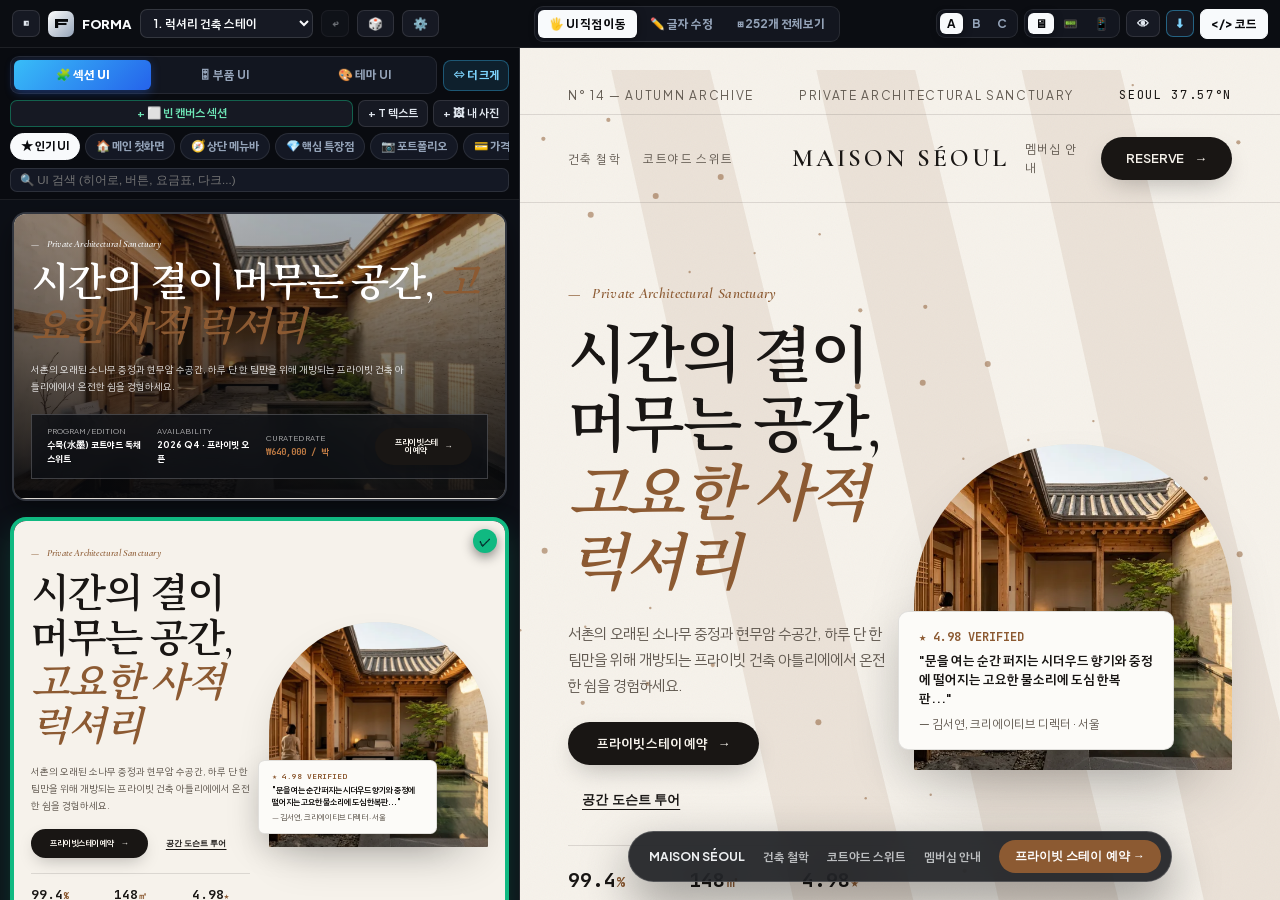
==== v10/index.html @ 197da913 "feat(v10): high-freedom studio (8-handle W/H resize, blank sections, section duplication, PC photo u" ====
<!DOCTYPE html>
<html lang="ko">
<head>
  <meta charset="UTF-8" />
  <meta name="viewport" content="width=device-width, initial-scale=1.0" />
  <title>FORMA STUDIO v8 — 실물 UI 다이렉트 캔버스 스튜디오 (26종 · 252개 라이브 UI)</title>
  <meta name="description" content="글자 목록이 아니라 실제 렌더링된 UI를 눈으로 보고 그대로 마우스로 잡아서 옮기고 배치하는 피그마 스타일 비주얼 웹 스튜디오" />
  <style id="forma-fonts-css">
@font-face {
  font-family: 'Cormorant Garamond';
  font-style: italic;
  font-weight: 400 700;
  font-display: swap;
  src: url([data-uri]) format('woff2');
  unicode-range: U+0000-00FF, U+0131, U+0152-0153, U+02BB-02BC, U+02C6, U+02DA, U+02DC, U+0304, U+0308, U+0329, U+2000-206F, U+20AC, U+2122, U+2191, U+2193, U+2212, U+2215, U+FEFF, U+FFFD;
}
@font-face {
  font-family: 'Cormorant Garamond';
  font-style: normal;
  font-weight: 400 700;
  font-display: swap;
  src: url([data-uri]) format('woff2');
  unicode-range: U+0000-00FF, U+0131, U+0152-0153, U+02BB-02BC, U+02C6, U+02DA, U+02DC, U+0304, U+0308, U+0329, U+2000-206F, U+20AC, U+2122, U+2191, U+2193, U+2212, U+2215, U+FEFF, U+FFFD;
}
@font-face {
  font-family: 'Playfair Display';
  font-style: italic;
  font-weight: 400 800;
  font-display: swap;
  src: url([data-uri]) format('woff2');
  unicode-range: U+0000-00FF, U+0131, U+0152-0153, U+02BB-02BC, U+02C6, U+02DA, U+02DC, U+0304, U+0308, U+0329, U+2000-206F, U+20AC, U+2122, U+2191, U+2193, U+2212, U+2215, U+FEFF, U+FFFD;
}
@font-face {
  font-family: 'Playfair Display';
  font-style: normal;
  font-weight: 400 800;
  font-display: swap;
  src: url([data-uri]) format('woff2');
  unicode-range: U+0000-00FF, U+0131, U+0152-0153, U+02BB-02BC, U+02C6, U+02DA, U+02DC, U+0304, U+0308, U+0329, U+2000-206F, U+20AC, U+2122, U+2191, U+2193, U+2212, U+2215, U+FEFF, U+FFFD;
}
@font-face {
  font-family: 'Syne';
  font-style: normal;
  font-weight: 600 800;
  font-display: swap;
  src: url([data-uri]) format('woff2');
  unicode-range: U+0000-00FF, U+0131, U+0152-0153, U+02BB-02BC, U+02C6, U+02DA, U+02DC, U+0304, U+0308, U+0329, U+2000-206F, U+20AC, U+2122, U+2191, U+2193, U+2212, U+2215, U+FEFF, U+FFFD;
}
@font-face {
  font-family: 'Space Grotesk';
  font-style: normal;
  font-weight: 400 700;
  font-display: swap;
  src: url([data-uri]) format('woff2');
  unicode-range: U+0000-00FF, U+0131, U+0152-0153, U+02BB-02BC, U+02C6, U+02DA, U+02DC, U+0304, U+0308, U+0329, U+2000-206F, U+20AC, U+2122, U+2191, U+2193, U+2212, U+2215, U+FEFF, U+FFFD;
}
@font-face {
  font-family: 'Plus Jakarta Sans';
  font-style: normal;
  font-weight: 400 800;
  font-display: swap;
  src: url([data-uri]) format('woff2');
  unicode-range: U+0000-00FF, U+0131, U+0152-0153, U+02BB-02BC, U+02C6, U+02DA, U+02DC, U+0304, U+0308, U+0329, U+2000-206F, U+20AC, U+2122, U+2191, U+2193, U+2212, U+2215, U+FEFF, U+FFFD;
}
@font-face {
  font-family: 'JetBrains Mono';
  font-style: normal;
  font-weight: 400 700;
  font-display: swap;
  src: url([data-uri]) format('woff2');
  unicode-range: U+0000-00FF, U+0131, U+0152-0153, U+02BB-02BC, U+02C6, U+02DA, U+02DC, U+0304, U+0308, U+0329, U+2000-206F, U+20AC, U+2122, U+2191, U+2193, U+2212, U+2215, U+FEFF, U+FFFD;
}

/* === EMBEDDED KOREAN WOFF2 SUBSETS === */
@font-face {
  font-display: swap;
  font-family: 'Noto Serif KR';
  font-style: normal;
  font-weight: 300 700;
  font-display: swap;
  src: url([data-uri]) format('woff2');
  unicode-range: U+3131, U+3134, U+ac00-ac01, U+ac04, U+ac08, U+ac10-ac11, U+ac15-ac16, U+ac19, U+ac1c-ac1d, U+ac24, U+ac70-ac71, U+ac74, U+ac77-ac78, U+ac80, U+ac8c, U+ac90, U+ac9f, U+aca8-aca9, U+acac, U+acb0, U+acb8-acb9, U+acbc-acbd, U+acc4, U+ace0-ace1, U+ace4, U+ace7-ace8, U+acf3, U+acf5, U+acfc-acfd, U+ad00, U+ad04, U+ad11, U+ad34, U+ad50, U+ad6c-ad6d, U+ad70, U+ad74-ad75, U+ad81, U+ad8c, U+ada4, U+adc0, U+addc, U+ade0, U+adf8-adf9, U+adfc, U+ae00, U+ae08-ae09, U+ae30, U+ae34, U+ae38, U+ae40-ae41, U+ae43, U+ae45, U+ae4a, U+ae4c, U+ae4e, U+ae54, U+ae65, U+ae68, U+aecf, U+aed8, U+aef4, U+af34, U+af49, U+afb8, U+aff0, U+b00c, U+b044, U+b04a, U+b04c, U+b054, U+b05d, U+b07c, U+b080, U+b084, U+b098, U+b09c, U+b0a0, U+b0a8-b0a9, U+b0ae, U+b0b4, U+b0b8, U+b0c5, U+b0c8, U+b0d0, U+b108, U+b10c, U+b110, U+b113, U+b118, U+b124-b125, U+b128, U+b137, U+b144, U+b150, U+b158, U+b178-b179, U+b17c, U+b180, U+b18d, U+b192-b193, U+b204, U+b208, U+b20c, U+b25c, U+b274, U+b284, U+b290, U+b294, U+b298, U+b2a5, U+b2c8-b2c9, U+b2cc, U+b2d8, U+b2dd, U+b2e4-b2e5, U+b2e8, U+b2eb-b2ec, U+b2ee, U+b2f4-b2f5, U+b2f9, U+b2ff-b300, U+b354-b355, U+b358, U+b364, U+b370-b371, U+b374, U+b378, U+b3c4-b3c5, U+b3c8, U+b3cb-b3cc, U+b3d5, U+b3d9, U+b410, U+b418, U+b41c, U+b420, U+b428-b429, U+b450, U+b454, U+b465, U+b46c, U+b4a4, U+b4c0, U+b4c8, U+b4dc-b4dd, U+b4e0, U+b4e4, U+b4ec-b4ed, U+b4ef, U+b4f1, U+b514-b515, U+b51c, U+b525, U+b527, U+b529, U+b530-b531, U+b54c, U+b5a0, U+b5a8, U+b5bb, U+b610, U+b69d, U+b6ab, U+b6f0;
}
@font-face {
  font-display: swap;
  font-family: 'Noto Serif KR';
  font-style: normal;
  font-weight: 300 700;
  font-display: swap;
  src: url([data-uri]) format('woff2');
  unicode-range: U+b728, U+b73b, U+b744, U+b760, U+b77c-b77d, U+b780, U+b784, U+b78c, U+b790-b791, U+b798-b799, U+b79c, U+b7a8-b7a9, U+b7ab, U+b7b5, U+b7c9, U+b7ec-b7ed, U+b7f0, U+b7f4, U+b7fc-b7fd, U+b801, U+b807-b809, U+b80c, U+b81b, U+b824-b825, U+b828, U+b82c, U+b838-b839, U+b840, U+b85c-b85d, U+b860, U+b864, U+b86c-b86d, U+b86f, U+b871, U+b8b0, U+b8cc, U+b8e8-b8e9, U+b8f0, U+b8f8-b8f9, U+b93c, U+b958, U+b960, U+b968, U+b96d, U+b974, U+b978, U+b97c, U+b984, U+b9ac-b9ad, U+b9b0, U+b9b4, U+b9bc-b9bd, U+b9bf, U+b9c1, U+b9c8-b9c9, U+b9cc, U+b9d0-b9d1, U+b9db, U+b9dd-b9de, U+b9e4, U+b9e8, U+b9f5, U+ba38, U+ba3c, U+ba40, U+ba54, U+ba58, U+ba64, U+ba70, U+ba74, U+ba78, U+ba85, U+ba87, U+baa8-baa9, U+baac, U+bab0, U+babb, U+bb34-bb35, U+bb38, U+bb3b-bb3c, U+bb88, U+bb90, U+bba4, U+bbac, U+bbc0, U+bbc8, U+bbf8-bbf9, U+bbfc, U+bc00, U+bc0f, U+bc11, U+bc14-bc15, U+bc18, U+bc1b-bc1d, U+bc24, U+bc29, U+bc2d, U+bc30-bc31, U+bc38, U+bc45, U+bc84, U+bc88, U+bc8c, U+bc94-bc95, U+bca0-bca1, U+bca4, U+bca8, U+bcb3, U+bcbd, U+bcc0, U+bcc4, U+bcd1, U+bcf4-bcf5, U+bcf8, U+bcfc, U+bd04-bd05, U+bd09, U+bd80-bd81, U+bd84, U+bd88, U+bdf0, U+be0c, U+be14, U+be44, U+be48, U+be4c, U+be54, U+be57, U+be59-be5b, U+be60, U+be68, U+bed4, U+bfcc, U+bfd0, U+c05c, U+c0ac-c0ad, U+c0b0, U+c0b4, U+c0c1, U+c0c8-c0c9, U+c0dd, U+c0e4, U+c0f4, U+c100, U+c11c-c11d, U+c120, U+c124, U+c12c-c12d, U+c12f, U+c131, U+c138-c139, U+c13c, U+c140, U+c14b, U+c154, U+c158, U+c15c, U+c168, U+c170, U+c18c-c18d;
}
@font-face {
  font-display: swap;
  font-family: 'Noto Serif KR';
  font-style: normal;
  font-weight: 300 700;
  font-display: swap;
  src: url([data-uri]) format('woff2');
  unicode-range: U+c190, U+c194, U+c19d, U+c19f, U+c1a1, U+c1c4, U+c1fc, U+c20d, U+c218-c219, U+c21c, U+c220, U+c228, U+c22b, U+c22f, U+c232, U+c250, U+c26c, U+c27c-c27d, U+c288, U+c290, U+c2a4, U+c2a8, U+c2ac, U+c2b5, U+c2b7, U+c2b9, U+c2dc-c2dd, U+c2e0, U+c2e4, U+c2ec-c2ed, U+c2f1, U+c2f8, U+c2fc, U+c378, U+c4f0, U+c500, U+c528, U+c530, U+c544-c545, U+c548, U+c54a, U+c54c, U+c554-c555, U+c558-c559, U+c55e, U+c560-c561, U+c570, U+c575, U+c57c-c57d, U+c587, U+c591, U+c5b4-c5b5, U+c5b8, U+c5bb-c5bc, U+c5c4-c5c6, U+c5c8, U+c5d0, U+c5d4, U+c5d8, U+c5e0, U+c5e3, U+c5ec-c5ee, U+c5f0, U+c5f4, U+c5fd, U+c601, U+c606, U+c608, U+c624-c625, U+c628, U+c62c, U+c62e, U+c635, U+c637, U+c639, U+c640-c641, U+c644, U+c651, U+c654, U+c678, U+c67c, U+c694-c695, U+c6a9, U+c6b0, U+c6b4, U+c6b8, U+c6c0-c6c1, U+c6c3, U+c6cc, U+c6d0, U+c6d4, U+c6dc, U+c6e8, U+c6f0, U+c6f9, U+c704, U+c715, U+c720-c721, U+c724, U+c728, U+c735, U+c73c, U+c740, U+c744, U+c74c, U+c751, U+c758, U+c774-c775, U+c778, U+c77c-c77d, U+c784-c785, U+c787-c78a, U+c78e, U+c790-c791, U+c794, U+c7a0-c7a1, U+c7a5, U+c7ac, U+c7c1, U+c800-c801, U+c804, U+c808, U+c810-c811, U+c815-c816, U+c81c-c81d, U+c820, U+c82f, U+c838, U+c870-c871, U+c874, U+c878, U+c881, U+c885, U+c88c, U+c8fc, U+c900, U+c904, U+c90c, U+c911, U+c96c, U+c988-c989, U+c98c, U+c990, U+c998, U+c99d, U+c9c0-c9c1, U+c9c4, U+c9c8, U+c9d0-c9d1, U+c9d5, U+c9d9-c9da, U+c9dc, U+cabd, U+cac0, U+cc0d, U+cc28-cc29, U+cc2c, U+cc38, U+cc3b, U+cc3d, U+cc44-cc45;
}
@font-face {
  font-display: swap;
  font-family: 'Noto Serif KR';
  font-style: normal;
  font-weight: 300 700;
  font-display: swap;
  src: url([data-uri]) format('woff2');
  unicode-range: U+cc54-cc55, U+cc59, U+cc98-cc99, U+cc9c, U+cca0, U+ccab, U+ccad, U+ccb4, U+ccd0, U+cd08, U+cd0c, U+cd1d, U+cd2c, U+cd5c, U+cd94-cd95, U+cd98, U+cd9c, U+cda4, U+cda9, U+cdb0, U+cde8, U+ce20-ce21, U+ce35, U+ce58-ce59, U+ce5c, U+ce60, U+ce68-ce69, U+ce6d, U+ce74, U+ce7c, U+ce90, U+ce94, U+ce98, U+cea0-cea1, U+cee4, U+cee8, U+ceec, U+cef4, U+cef7, U+cf00, U+cf13, U+cf54, U+cf58, U+cf5c, U+cf8c, U+cfc4, U+cfe0, U+cffc, U+d000, U+d004, U+d034-d035, U+d050, U+d058, U+d06c, U+d070, U+d074, U+d07c, U+d0a4-d0a5, U+d0a8, U+d0b9, U+d0c0, U+d0c4, U+d0c8, U+d0d1, U+d0d5, U+d0dc-d0dd, U+d0e0, U+d0e4, U+d0ec-d0ed, U+d130, U+d134, U+d138, U+d140, U+d14c-d14d, U+d150, U+d154, U+d15c-d15d, U+d1a0-d1a1, U+d1a4, U+d1b1, U+d1b5, U+d22c, U+d29c, U+d2b8-d2b9, U+d2bc, U+d2c0, U+d2c8, U+d2f0-d2f1, U+d2f4, U+d2f8, U+d300, U+d305, U+d30c, U+d310, U+d314, U+d31d, U+d328-d329, U+d338, U+d37c, U+d380, U+d38c, U+d398-d399, U+d39c, U+d3b8, U+d3bc, U+d3c9, U+d3d0, U+d3ec-d3ed, U+d3f0, U+d3f4, U+d3fc, U+d45c, U+d478, U+d480, U+d488, U+d48b, U+d48d, U+d4e8, U+d4f8, U+d504, U+d508, U+d50c, U+d53c-d53d, U+d540, U+d544, U+d551, U+d558-d559, U+d55c, U+d560, U+d568-d569, U+d56b, U+d56d, U+d574-d575, U+d578, U+d587-d589, U+d5a5, U+d5c8, U+d5d8, U+d5e4, U+d600, U+d604, U+d611, U+d615, U+d61c, U+d638, U+d640, U+d648, U+d64d, U+d654-d655, U+d658, U+d65c, U+d669, U+d68c-d68d, U+d69f, U+d6a8, U+d6c4-d6c5, U+d6c8, U+d6cc, U+d718, U+d734, U+d750-d751, U+d754, U+d758-d759, U+d761, U+d76c, U+d788, U+d78c;
}
@font-face {
  font-display: swap;
  font-family: 'Gowun Batang';
  font-style: normal;
  font-weight: 400;
  font-display: swap;
  src: url([data-uri]) format('woff2');
  unicode-range: U+3131, U+3134, U+ac00-ac01, U+ac04, U+ac08, U+ac10-ac11, U+ac15-ac16, U+ac19, U+ac1c-ac1d, U+ac24, U+ac70-ac71, U+ac74, U+ac77-ac78, U+ac80, U+ac8c, U+ac90, U+ac9f, U+aca8-aca9, U+acac, U+acb0, U+acb8-acb9, U+acbc-acbd, U+acc4, U+ace0-ace1, U+ace4, U+ace7-ace8, U+acf3, U+acf5, U+acfc-acfd, U+ad00, U+ad04, U+ad11, U+ad34, U+ad50, U+ad6c-ad6d, U+ad70, U+ad74-ad75, U+ad81, U+ad8c, U+ada4, U+adc0, U+addc, U+ade0, U+adf8-adf9, U+adfc, U+ae00, U+ae08-ae09, U+ae30, U+ae34, U+ae38, U+ae40-ae41, U+ae43, U+ae45, U+ae4a, U+ae4c, U+ae4e, U+ae54, U+ae65, U+ae68, U+aecf, U+aed8, U+aef4, U+af34, U+af49, U+afb8, U+aff0, U+b00c, U+b044, U+b04a, U+b04c, U+b054, U+b05d, U+b07c, U+b080, U+b084, U+b098, U+b09c, U+b0a0, U+b0a8-b0a9, U+b0ae, U+b0b4, U+b0b8, U+b0c5, U+b0c8, U+b0d0, U+b108, U+b10c, U+b110, U+b113, U+b118, U+b124-b125, U+b128, U+b137, U+b144, U+b150, U+b158, U+b178-b179, U+b17c, U+b180, U+b18d, U+b192-b193, U+b204, U+b208, U+b20c, U+b25c, U+b274, U+b284, U+b290, U+b294, U+b298, U+b2a5, U+b2c8-b2c9, U+b2cc, U+b2d8, U+b2dd, U+b2e4-b2e5, U+b2e8, U+b2eb-b2ec, U+b2ee, U+b2f4-b2f5, U+b2f9, U+b2ff-b300, U+b354-b355, U+b358, U+b364, U+b370-b371, U+b374, U+b378, U+b3c4-b3c5, U+b3c8, U+b3cb-b3cc, U+b3d5, U+b3d9, U+b410, U+b418, U+b41c, U+b420, U+b428-b429, U+b450, U+b454, U+b465, U+b46c, U+b4a4, U+b4c0, U+b4c8, U+b4dc-b4dd, U+b4e0, U+b4e4, U+b4ec-b4ed, U+b4ef, U+b4f1, U+b514-b515, U+b51c, U+b525, U+b527, U+b529, U+b530-b531, U+b54c, U+b5a0, U+b5a8, U+b5bb, U+b610, U+b69d, U+b6ab, U+b6f0;
}
@font-face {
  font-display: swap;
  font-family: 'Gowun Batang';
  font-style: normal;
  font-weight: 700;
  font-display: swap;
  src: url([data-uri]) format('woff2');
  unicode-range: U+3131, U+3134, U+ac00-ac01, U+ac04, U+ac08, U+ac10-ac11, U+ac15-ac16, U+ac19, U+ac1c-ac1d, U+ac24, U+ac70-ac71, U+ac74, U+ac77-ac78, U+ac80, U+ac8c, U+ac90, U+ac9f, U+aca8-aca9, U+acac, U+acb0, U+acb8-acb9, U+acbc-acbd, U+acc4, U+ace0-ace1, U+ace4, U+ace7-ace8, U+acf3, U+acf5, U+acfc-acfd, U+ad00, U+ad04, U+ad11, U+ad34, U+ad50, U+ad6c-ad6d, U+ad70, U+ad74-ad75, U+ad81, U+ad8c, U+ada4, U+adc0, U+addc, U+ade0, U+adf8-adf9, U+adfc, U+ae00, U+ae08-ae09, U+ae30, U+ae34, U+ae38, U+ae40-ae41, U+ae43, U+ae45, U+ae4a, U+ae4c, U+ae4e, U+ae54, U+ae65, U+ae68, U+aecf, U+aed8, U+aef4, U+af34, U+af49, U+afb8, U+aff0, U+b00c, U+b044, U+b04a, U+b04c, U+b054, U+b05d, U+b07c, U+b080, U+b084, U+b098, U+b09c, U+b0a0, U+b0a8-b0a9, U+b0ae, U+b0b4, U+b0b8, U+b0c5, U+b0c8, U+b0d0, U+b108, U+b10c, U+b110, U+b113, U+b118, U+b124-b125, U+b128, U+b137, U+b144, U+b150, U+b158, U+b178-b179, U+b17c, U+b180, U+b18d, U+b192-b193, U+b204, U+b208, U+b20c, U+b25c, U+b274, U+b284, U+b290, U+b294, U+b298, U+b2a5, U+b2c8-b2c9, U+b2cc, U+b2d8, U+b2dd, U+b2e4-b2e5, U+b2e8, U+b2eb-b2ec, U+b2ee, U+b2f4-b2f5, U+b2f9, U+b2ff-b300, U+b354-b355, U+b358, U+b364, U+b370-b371, U+b374, U+b378, U+b3c4-b3c5, U+b3c8, U+b3cb-b3cc, U+b3d5, U+b3d9, U+b410, U+b418, U+b41c, U+b420, U+b428-b429, U+b450, U+b454, U+b465, U+b46c, U+b4a4, U+b4c0, U+b4c8, U+b4dc-b4dd, U+b4e0, U+b4e4, U+b4ec-b4ed, U+b4ef, U+b4f1, U+b514-b515, U+b51c, U+b525, U+b527, U+b529, U+b530-b531, U+b54c, U+b5a0, U+b5a8, U+b5bb, U+b610, U+b69d, U+b6ab, U+b6f0;
}
@font-face {
  font-display: swap;
  font-family: 'Gowun Batang';
  font-style: normal;
  font-weight: 400;
  font-display: swap;
  src: url([data-uri]) format('woff2');
  unicode-range: U+b728, U+b73b, U+b744, U+b760, U+b77c-b77d, U+b780, U+b784, U+b78c, U+b790-b791, U+b798-b799, U+b79c, U+b7a8-b7a9, U+b7ab, U+b7b5, U+b7c9, U+b7ec-b7ed, U+b7f0, U+b7f4, U+b7fc-b7fd, U+b801, U+b807-b809, U+b80c, U+b81b, U+b824-b825, U+b828, U+b82c, U+b838-b839, U+b840, U+b85c-b85d, U+b860, U+b864, U+b86c-b86d, U+b86f, U+b871, U+b8b0, U+b8cc, U+b8e8-b8e9, U+b8f0, U+b8f8-b8f9, U+b93c, U+b958, U+b960, U+b968, U+b96d, U+b974, U+b978, U+b97c, U+b984, U+b9ac-b9ad, U+b9b0, U+b9b4, U+b9bc-b9bd, U+b9bf, U+b9c1, U+b9c8-b9c9, U+b9cc, U+b9d0-b9d1, U+b9db, U+b9dd-b9de, U+b9e4, U+b9e8, U+b9f5, U+ba38, U+ba3c, U+ba40, U+ba54, U+ba58, U+ba64, U+ba70, U+ba74, U+ba78, U+ba85, U+ba87, U+baa8-baa9, U+baac, U+bab0, U+babb, U+bb34-bb35, U+bb38, U+bb3b-bb3c, U+bb88, U+bb90, U+bba4, U+bbac, U+bbc0, U+bbc8, U+bbf8-bbf9, U+bbfc, U+bc00, U+bc0f, U+bc11, U+bc14-bc15, U+bc18, U+bc1b-bc1d, U+bc24, U+bc29, U+bc2d, U+bc30-bc31, U+bc38, U+bc45, U+bc84, U+bc88, U+bc8c, U+bc94-bc95, U+bca0-bca1, U+bca4, U+bca8, U+bcb3, U+bcbd, U+bcc0, U+bcc4, U+bcd1, U+bcf4-bcf5, U+bcf8, U+bcfc, U+bd04-bd05, U+bd09, U+bd80-bd81, U+bd84, U+bd88, U+bdf0, U+be0c, U+be14, U+be44, U+be48, U+be4c, U+be54, U+be57, U+be59-be5b, U+be60, U+be68, U+bed4, U+bfcc, U+bfd0, U+c05c, U+c0ac-c0ad, U+c0b0, U+c0b4, U+c0c1, U+c0c8-c0c9, U+c0dd, U+c0e4, U+c0f4, U+c100, U+c11c-c11d, U+c120, U+c124, U+c12c-c12d, U+c12f, U+c131, U+c138-c139, U+c13c, U+c140, U+c14b, U+c154, U+c158, U+c15c, U+c168, U+c170, U+c18c-c18d;
}
@font-face {
  font-display: swap;
  font-family: 'Gowun Batang';
  font-style: normal;
  font-weight: 700;
  font-display: swap;
  src: url([data-uri]) format('woff2');
  unicode-range: U+b728, U+b73b, U+b744, U+b760, U+b77c-b77d, U+b780, U+b784, U+b78c, U+b790-b791, U+b798-b799, U+b79c, U+b7a8-b7a9, U+b7ab, U+b7b5, U+b7c9, U+b7ec-b7ed, U+b7f0, U+b7f4, U+b7fc-b7fd, U+b801, U+b807-b809, U+b80c, U+b81b, U+b824-b825, U+b828, U+b82c, U+b838-b839, U+b840, U+b85c-b85d, U+b860, U+b864, U+b86c-b86d, U+b86f, U+b871, U+b8b0, U+b8cc, U+b8e8-b8e9, U+b8f0, U+b8f8-b8f9, U+b93c, U+b958, U+b960, U+b968, U+b96d, U+b974, U+b978, U+b97c, U+b984, U+b9ac-b9ad, U+b9b0, U+b9b4, U+b9bc-b9bd, U+b9bf, U+b9c1, U+b9c8-b9c9, U+b9cc, U+b9d0-b9d1, U+b9db, U+b9dd-b9de, U+b9e4, U+b9e8, U+b9f5, U+ba38, U+ba3c, U+ba40, U+ba54, U+ba58, U+ba64, U+ba70, U+ba74, U+ba78, U+ba85, U+ba87, U+baa8-baa9, U+baac, U+bab0, U+babb, U+bb34-bb35, U+bb38, U+bb3b-bb3c, U+bb88, U+bb90, U+bba4, U+bbac, U+bbc0, U+bbc8, U+bbf8-bbf9, U+bbfc, U+bc00, U+bc0f, U+bc11, U+bc14-bc15, U+bc18, U+bc1b-bc1d, U+bc24, U+bc29, U+bc2d, U+bc30-bc31, U+bc38, U+bc45, U+bc84, U+bc88, U+bc8c, U+bc94-bc95, U+bca0-bca1, U+bca4, U+bca8, U+bcb3, U+bcbd, U+bcc0, U+bcc4, U+bcd1, U+bcf4-bcf5, U+bcf8, U+bcfc, U+bd04-bd05, U+bd09, U+bd80-bd81, U+bd84, U+bd88, U+bdf0, U+be0c, U+be14, U+be44, U+be48, U+be4c, U+be54, U+be57, U+be59-be5b, U+be60, U+be68, U+bed4, U+bfcc, U+bfd0, U+c05c, U+c0ac-c0ad, U+c0b0, U+c0b4, U+c0c1, U+c0c8-c0c9, U+c0dd, U+c0e4, U+c0f4, U+c100, U+c11c-c11d, U+c120, U+c124, U+c12c-c12d, U+c12f, U+c131, U+c138-c139, U+c13c, U+c140, U+c14b, U+c154, U+c158, U+c15c, U+c168, U+c170, U+c18c-c18d;
}
@font-face {
  font-display: swap;
  font-family: 'Gowun Batang';
  font-style: normal;
  font-weight: 400;
  font-display: swap;
  src: url([data-uri]) format('woff2');
  unicode-range: U+c190, U+c194, U+c19d, U+c19f, U+c1a1, U+c1c4, U+c1fc, U+c20d, U+c218-c219, U+c21c, U+c220, U+c228, U+c22b, U+c22f, U+c232, U+c250, U+c26c, U+c27c-c27d, U+c288, U+c290, U+c2a4, U+c2a8, U+c2ac, U+c2b5, U+c2b7, U+c2b9, U+c2dc-c2dd, U+c2e0, U+c2e4, U+c2ec-c2ed, U+c2f1, U+c2f8, U+c2fc, U+c378, U+c4f0, U+c500, U+c528, U+c530, U+c544-c545, U+c548, U+c54a, U+c54c, U+c554-c555, U+c558-c559, U+c55e, U+c560-c561, U+c570, U+c575, U+c57c-c57d, U+c587, U+c591, U+c5b4-c5b5, U+c5b8, U+c5bb-c5bc, U+c5c4-c5c6, U+c5c8, U+c5d0, U+c5d4, U+c5d8, U+c5e0, U+c5e3, U+c5ec-c5ee, U+c5f0, U+c5f4, U+c5fd, U+c601, U+c606, U+c608, U+c624-c625, U+c628, U+c62c, U+c62e, U+c635, U+c637, U+c639, U+c640-c641, U+c644, U+c651, U+c654, U+c678, U+c67c, U+c694-c695, U+c6a9, U+c6b0, U+c6b4, U+c6b8, U+c6c0-c6c1, U+c6c3, U+c6cc, U+c6d0, U+c6d4, U+c6dc, U+c6e8, U+c6f0, U+c6f9, U+c704, U+c715, U+c720-c721, U+c724, U+c728, U+c735, U+c73c, U+c740, U+c744, U+c74c, U+c751, U+c758, U+c774-c775, U+c778, U+c77c-c77d, U+c784-c785, U+c787-c78a, U+c78e, U+c790-c791, U+c794, U+c7a0-c7a1, U+c7a5, U+c7ac, U+c7c1, U+c800-c801, U+c804, U+c808, U+c810-c811, U+c815-c816, U+c81c-c81d, U+c820, U+c82f, U+c838, U+c870-c871, U+c874, U+c878, U+c881, U+c885, U+c88c, U+c8fc, U+c900, U+c904, U+c90c, U+c911, U+c96c, U+c988-c989, U+c98c, U+c990, U+c998, U+c99d, U+c9c0-c9c1, U+c9c4, U+c9c8, U+c9d0-c9d1, U+c9d5, U+c9d9-c9da, U+c9dc, U+cabd, U+cac0, U+cc0d, U+cc28-cc29, U+cc2c, U+cc38, U+cc3b, U+cc3d, U+cc44-cc45;
}
@font-face {
  font-display: swap;
  font-family: 'Gowun Batang';
  font-style: normal;
  font-weight: 700;
  font-display: swap;
  src: url([data-uri]) format('woff2');
  unicode-range: U+c190, U+c194, U+c19d, U+c19f, U+c1a1, U+c1c4, U+c1fc, U+c20d, U+c218-c219, U+c21c, U+c220, U+c228, U+c22b, U+c22f, U+c232, U+c250, U+c26c, U+c27c-c27d, U+c288, U+c290, U+c2a4, U+c2a8, U+c2ac, U+c2b5, U+c2b7, U+c2b9, U+c2dc-c2dd, U+c2e0, U+c2e4, U+c2ec-c2ed, U+c2f1, U+c2f8, U+c2fc, U+c378, U+c4f0, U+c500, U+c528, U+c530, U+c544-c545, U+c548, U+c54a, U+c54c, U+c554-c555, U+c558-c559, U+c55e, U+c560-c561, U+c570, U+c575, U+c57c-c57d, U+c587, U+c591, U+c5b4-c5b5, U+c5b8, U+c5bb-c5bc, U+c5c4-c5c6, U+c5c8, U+c5d0, U+c5d4, U+c5d8, U+c5e0, U+c5e3, U+c5ec-c5ee, U+c5f0, U+c5f4, U+c5fd, U+c601, U+c606, U+c608, U+c624-c625, U+c628, U+c62c, U+c62e, U+c635, U+c637, U+c639, U+c640-c641, U+c644, U+c651, U+c654, U+c678, U+c67c, U+c694-c695, U+c6a9, U+c6b0, U+c6b4, U+c6b8, U+c6c0-c6c1, U+c6c3, U+c6cc, U+c6d0, U+c6d4, U+c6dc, U+c6e8, U+c6f0, U+c6f9, U+c704, U+c715, U+c720-c721, U+c724, U+c728, U+c735, U+c73c, U+c740, U+c744, U+c74c, U+c751, U+c758, U+c774-c775, U+c778, U+c77c-c77d, U+c784-c785, U+c787-c78a, U+c78e, U+c790-c791, U+c794, U+c7a0-c7a1, U+c7a5, U+c7ac, U+c7c1, U+c800-c801, U+c804, U+c808, U+c810-c811, U+c815-c816, U+c81c-c81d, U+c820, U+c82f, U+c838, U+c870-c871, U+c874, U+c878, U+c881, U+c885, U+c88c, U+c8fc, U+c900, U+c904, U+c90c, U+c911, U+c96c, U+c988-c989, U+c98c, U+c990, U+c998, U+c99d, U+c9c0-c9c1, U+c9c4, U+c9c8, U+c9d0-c9d1, U+c9d5, U+c9d9-c9da, U+c9dc, U+cabd, U+cac0, U+cc0d, U+cc28-cc29, U+cc2c, U+cc38, U+cc3b, U+cc3d, U+cc44-cc45;
}
@font-face {
  font-display: swap;
  font-family: 'Gowun Batang';
  font-style: normal;
  font-weight: 400;
  font-display: swap;
  src: url([data-uri]) format('woff2');
  unicode-range: U+cc54-cc55, U+cc59, U+cc98-cc99, U+cc9c, U+cca0, U+ccab, U+ccad, U+ccb4, U+ccd0, U+cd08, U+cd0c, U+cd1d, U+cd2c, U+cd5c, U+cd94-cd95, U+cd98, U+cd9c, U+cda4, U+cda9, U+cdb0, U+cde8, U+ce20-ce21, U+ce35, U+ce58-ce59, U+ce5c, U+ce60, U+ce68-ce69, U+ce6d, U+ce74, U+ce7c, U+ce90, U+ce94, U+ce98, U+cea0-cea1, U+cee4, U+cee8, U+ceec, U+cef4, U+cef7, U+cf00, U+cf13, U+cf54, U+cf58, U+cf5c, U+cf8c, U+cfc4, U+cfe0, U+cffc, U+d000, U+d004, U+d034-d035, U+d050, U+d058, U+d06c, U+d070, U+d074, U+d07c, U+d0a4-d0a5, U+d0a8, U+d0b9, U+d0c0, U+d0c4, U+d0c8, U+d0d1, U+d0d5, U+d0dc-d0dd, U+d0e0, U+d0e4, U+d0ec-d0ed, U+d130, U+d134, U+d138, U+d140, U+d14c-d14d, U+d150, U+d154, U+d15c-d15d, U+d1a0-d1a1, U+d1a4, U+d1b1, U+d1b5, U+d22c, U+d29c, U+d2b8-d2b9, U+d2bc, U+d2c0, U+d2c8, U+d2f0-d2f1, U+d2f4, U+d2f8, U+d300, U+d305, U+d30c, U+d310, U+d314, U+d31d, U+d328-d329, U+d338, U+d37c, U+d380, U+d38c, U+d398-d399, U+d39c, U+d3b8, U+d3bc, U+d3c9, U+d3d0, U+d3ec-d3ed, U+d3f0, U+d3f4, U+d3fc, U+d45c, U+d478, U+d480, U+d488, U+d48b, U+d48d, U+d4e8, U+d4f8, U+d504, U+d508, U+d50c, U+d53c-d53d, U+d540, U+d544, U+d551, U+d558-d559, U+d55c, U+d560, U+d568-d569, U+d56b, U+d56d, U+d574-d575, U+d578, U+d587-d589, U+d5a5, U+d5c8, U+d5d8, U+d5e4, U+d600, U+d604, U+d611, U+d615, U+d61c, U+d638, U+d640, U+d648, U+d64d, U+d654-d655, U+d658, U+d65c, U+d669, U+d68c-d68d, U+d69f, U+d6a8, U+d6c4-d6c5, U+d6c8, U+d6cc, U+d718, U+d734, U+d750-d751, U+d754, U+d758-d759, U+d761, U+d76c, U+d788, U+d78c;
}
@font-face {
  font-display: swap;
  font-family: 'Gowun Batang';
  font-style: normal;
  font-weight: 700;
  font-display: swap;
  src: url([data-uri]) format('woff2');
  unicode-range: U+cc54-cc55, U+cc59, U+cc98-cc99, U+cc9c, U+cca0, U+ccab, U+ccad, U+ccb4, U+ccd0, U+cd08, U+cd0c, U+cd1d, U+cd2c, U+cd5c, U+cd94-cd95, U+cd98, U+cd9c, U+cda4, U+cda9, U+cdb0, U+cde8, U+ce20-ce21, U+ce35, U+ce58-ce59, U+ce5c, U+ce60, U+ce68-ce69, U+ce6d, U+ce74, U+ce7c, U+ce90, U+ce94, U+ce98, U+cea0-cea1, U+cee4, U+cee8, U+ceec, U+cef4, U+cef7, U+cf00, U+cf13, U+cf54, U+cf58, U+cf5c, U+cf8c, U+cfc4, U+cfe0, U+cffc, U+d000, U+d004, U+d034-d035, U+d050, U+d058, U+d06c, U+d070, U+d074, U+d07c, U+d0a4-d0a5, U+d0a8, U+d0b9, U+d0c0, U+d0c4, U+d0c8, U+d0d1, U+d0d5, U+d0dc-d0dd, U+d0e0, U+d0e4, U+d0ec-d0ed, U+d130, U+d134, U+d138, U+d140, U+d14c-d14d, U+d150, U+d154, U+d15c-d15d, U+d1a0-d1a1, U+d1a4, U+d1b1, U+d1b5, U+d22c, U+d29c, U+d2b8-d2b9, U+d2bc, U+d2c0, U+d2c8, U+d2f0-d2f1, U+d2f4, U+d2f8, U+d300, U+d305, U+d30c, U+d310, U+d314, U+d31d, U+d328-d329, U+d338, U+d37c, U+d380, U+d38c, U+d398-d399, U+d39c, U+d3b8, U+d3bc, U+d3c9, U+d3d0, U+d3ec-d3ed, U+d3f0, U+d3f4, U+d3fc, U+d45c, U+d478, U+d480, U+d488, U+d48b, U+d48d, U+d4e8, U+d4f8, U+d504, U+d508, U+d50c, U+d53c-d53d, U+d540, U+d544, U+d551, U+d558-d559, U+d55c, U+d560, U+d568-d569, U+d56b, U+d56d, U+d574-d575, U+d578, U+d587-d589, U+d5a5, U+d5c8, U+d5d8, U+d5e4, U+d600, U+d604, U+d611, U+d615, U+d61c, U+d638, U+d640, U+d648, U+d64d, U+d654-d655, U+d658, U+d65c, U+d669, U+d68c-d68d, U+d69f, U+d6a8, U+d6c4-d6c5, U+d6c8, U+d6cc, U+d718, U+d734, U+d750-d751, U+d754, U+d758-d759, U+d761, U+d76c, U+d788, U+d78c;
}
@font-face {
  font-display: swap;
  font-family: 'Black Han Sans';
  font-style: normal;
  font-weight: 400;
  font-display: swap;
  src: url([data-uri]) format('woff2');
  unicode-range: U+3131, U+3134, U+ac00-ac01, U+ac04, U+ac08, U+ac10-ac11, U+ac15-ac16, U+ac19, U+ac1c-ac1d, U+ac24, U+ac70-ac71, U+ac74, U+ac77-ac78, U+ac80, U+ac8c, U+ac90, U+ac9f, U+aca8-aca9, U+acac, U+acb0, U+acb8-acb9, U+acbc-acbd, U+acc4, U+ace0-ace1, U+ace4, U+ace7-ace8, U+acf3, U+acf5, U+acfc-acfd, U+ad00, U+ad04, U+ad11, U+ad34, U+ad50, U+ad6c-ad6d, U+ad70, U+ad74-ad75, U+ad81, U+ad8c, U+ada4, U+adc0, U+addc, U+ade0, U+adf8-adf9, U+adfc, U+ae00, U+ae08-ae09, U+ae30, U+ae34, U+ae38, U+ae40-ae41, U+ae43, U+ae45, U+ae4a, U+ae4c, U+ae4e, U+ae54, U+ae65, U+ae68, U+aecf, U+aed8, U+aef4, U+af34, U+af49, U+afb8, U+aff0, U+b00c, U+b044, U+b04a, U+b04c, U+b054, U+b05d, U+b07c, U+b080, U+b084, U+b098, U+b09c, U+b0a0, U+b0a8-b0a9, U+b0ae, U+b0b4, U+b0b8, U+b0c5, U+b0c8, U+b0d0, U+b108, U+b10c, U+b110, U+b113, U+b118, U+b124-b125, U+b128, U+b137, U+b144, U+b150, U+b158, U+b178-b179, U+b17c, U+b180, U+b18d, U+b192-b193, U+b204, U+b208, U+b20c, U+b25c, U+b274, U+b284, U+b290, U+b294, U+b298, U+b2a5, U+b2c8-b2c9, U+b2cc, U+b2d8, U+b2dd, U+b2e4-b2e5, U+b2e8, U+b2eb-b2ec, U+b2ee, U+b2f4-b2f5, U+b2f9, U+b2ff-b300, U+b354-b355, U+b358, U+b364, U+b370-b371, U+b374, U+b378, U+b3c4-b3c5, U+b3c8, U+b3cb-b3cc, U+b3d5, U+b3d9, U+b410, U+b418, U+b41c, U+b420, U+b428-b429, U+b450, U+b454, U+b465, U+b46c, U+b4a4, U+b4c0, U+b4c8, U+b4dc-b4dd, U+b4e0, U+b4e4, U+b4ec-b4ed, U+b4ef, U+b4f1, U+b514-b515, U+b51c, U+b525, U+b527, U+b529, U+b530-b531, U+b54c, U+b5a0, U+b5a8, U+b5bb, U+b610, U+b69d, U+b6ab, U+b6f0;
}
@font-face {
  font-display: swap;
  font-family: 'Black Han Sans';
  font-style: normal;
  font-weight: 400;
  font-display: swap;
  src: url([data-uri]) format('woff2');
  unicode-range: U+b728, U+b73b, U+b744, U+b760, U+b77c-b77d, U+b780, U+b784, U+b78c, U+b790-b791, U+b798-b799, U+b79c, U+b7a8-b7a9, U+b7ab, U+b7b5, U+b7c9, U+b7ec-b7ed, U+b7f0, U+b7f4, U+b7fc-b7fd, U+b801, U+b807-b809, U+b80c, U+b81b, U+b824-b825, U+b828, U+b82c, U+b838-b839, U+b840, U+b85c-b85d, U+b860, U+b864, U+b86c-b86d, U+b86f, U+b871, U+b8b0, U+b8cc, U+b8e8-b8e9, U+b8f0, U+b8f8-b8f9, U+b93c, U+b958, U+b960, U+b968, U+b96d, U+b974, U+b978, U+b97c, U+b984, U+b9ac-b9ad, U+b9b0, U+b9b4, U+b9bc-b9bd, U+b9bf, U+b9c1, U+b9c8-b9c9, U+b9cc, U+b9d0-b9d1, U+b9db, U+b9dd-b9de, U+b9e4, U+b9e8, U+b9f5, U+ba38, U+ba3c, U+ba40, U+ba54, U+ba58, U+ba64, U+ba70, U+ba74, U+ba78, U+ba85, U+ba87, U+baa8-baa9, U+baac, U+bab0, U+babb, U+bb34-bb35, U+bb38, U+bb3b-bb3c, U+bb88, U+bb90, U+bba4, U+bbac, U+bbc0, U+bbc8, U+bbf8-bbf9, U+bbfc, U+bc00, U+bc0f, U+bc11, U+bc14-bc15, U+bc18, U+bc1b-bc1d, U+bc24, U+bc29, U+bc2d, U+bc30-bc31, U+bc38, U+bc45, U+bc84, U+bc88, U+bc8c, U+bc94-bc95, U+bca0-bca1, U+bca4, U+bca8, U+bcb3, U+bcbd, U+bcc0, U+bcc4, U+bcd1, U+bcf4-bcf5, U+bcf8, U+bcfc, U+bd04-bd05, U+bd09, U+bd80-bd81, U+bd84, U+bd88, U+bdf0, U+be0c, U+be14, U+be44, U+be48, U+be4c, U+be54, U+be57, U+be59-be5b, U+be60, U+be68, U+bed4, U+bfcc, U+bfd0, U+c05c, U+c0ac-c0ad, U+c0b0, U+c0b4, U+c0c1, U+c0c8-c0c9, U+c0dd, U+c0e4, U+c0f4, U+c100, U+c11c-c11d, U+c120, U+c124, U+c12c-c12d, U+c12f, U+c131, U+c138-c139, U+c13c, U+c140, U+c14b, U+c154, U+c158, U+c15c, U+c168, U+c170, U+c18c-c18d;
}
@font-face {
  font-display: swap;
  font-family: 'Black Han Sans';
  font-style: normal;
  font-weight: 400;
  font-display: swap;
  src: url([data-uri]) format('woff2');
  unicode-range: U+c190, U+c194, U+c19d, U+c19f, U+c1a1, U+c1c4, U+c1fc, U+c20d, U+c218-c219, U+c21c, U+c220, U+c228, U+c22b, U+c22f, U+c232, U+c250, U+c26c, U+c27c-c27d, U+c288, U+c290, U+c2a4, U+c2a8, U+c2ac, U+c2b5, U+c2b7, U+c2b9, U+c2dc-c2dd, U+c2e0, U+c2e4, U+c2ec-c2ed, U+c2f1, U+c2f8, U+c2fc, U+c378, U+c4f0, U+c500, U+c528, U+c530, U+c544-c545, U+c548, U+c54a, U+c54c, U+c554-c555, U+c558-c559, U+c55e, U+c560-c561, U+c570, U+c575, U+c57c-c57d, U+c587, U+c591, U+c5b4-c5b5, U+c5b8, U+c5bb-c5bc, U+c5c4-c5c6, U+c5c8, U+c5d0, U+c5d4, U+c5d8, U+c5e0, U+c5e3, U+c5ec-c5ee, U+c5f0, U+c5f4, U+c5fd, U+c601, U+c606, U+c608, U+c624-c625, U+c628, U+c62c, U+c62e, U+c635, U+c637, U+c639, U+c640-c641, U+c644, U+c651, U+c654, U+c678, U+c67c, U+c694-c695, U+c6a9, U+c6b0, U+c6b4, U+c6b8, U+c6c0-c6c1, U+c6c3, U+c6cc, U+c6d0, U+c6d4, U+c6dc, U+c6e8, U+c6f0, U+c6f9, U+c704, U+c715, U+c720-c721, U+c724, U+c728, U+c735, U+c73c, U+c740, U+c744, U+c74c, U+c751, U+c758, U+c774-c775, U+c778, U+c77c-c77d, U+c784-c785, U+c787-c78a, U+c78e, U+c790-c791, U+c794, U+c7a0-c7a1, U+c7a5, U+c7ac, U+c7c1, U+c800-c801, U+c804, U+c808, U+c810-c811, U+c815-c816, U+c81c-c81d, U+c820, U+c82f, U+c838, U+c870-c871, U+c874, U+c878, U+c881, U+c885, U+c88c, U+c8fc, U+c900, U+c904, U+c90c, U+c911, U+c96c, U+c988-c989, U+c98c, U+c990, U+c998, U+c99d, U+c9c0-c9c1, U+c9c4, U+c9c8, U+c9d0-c9d1, U+c9d5, U+c9d9-c9da, U+c9dc, U+cabd, U+cac0, U+cc0d, U+cc28-cc29, U+cc2c, U+cc38, U+cc3b, U+cc3d, U+cc44-cc45;
}
@font-face {
  font-display: swap;
  font-family: 'Black Han Sans';
  font-style: normal;
  font-weight: 400;
  font-display: swap;
  src: url([data-uri]) format('woff2');
  unicode-range: U+cc54-cc55, U+cc59, U+cc98-cc99, U+cc9c, U+cca0, U+ccab, U+ccad, U+ccb4, U+ccd0, U+cd08, U+cd0c, U+cd1d, U+cd2c, U+cd5c, U+cd94-cd95, U+cd98, U+cd9c, U+cda4, U+cda9, U+cdb0, U+cde8, U+ce20-ce21, U+ce35, U+ce58-ce59, U+ce5c, U+ce60, U+ce68-ce69, U+ce6d, U+ce74, U+ce7c, U+ce90, U+ce94, U+ce98, U+cea0-cea1, U+cee4, U+cee8, U+ceec, U+cef4, U+cef7, U+cf00, U+cf13, U+cf54, U+cf58, U+cf5c, U+cf8c, U+cfc4, U+cfe0, U+cffc, U+d000, U+d004, U+d034-d035, U+d050, U+d058, U+d06c, U+d070, U+d074, U+d07c, U+d0a4-d0a5, U+d0a8, U+d0b9, U+d0c0, U+d0c4, U+d0c8, U+d0d1, U+d0d5, U+d0dc-d0dd, U+d0e0, U+d0e4, U+d0ec-d0ed, U+d130, U+d134, U+d138, U+d140, U+d14c-d14d, U+d150, U+d154, U+d15c-d15d, U+d1a0-d1a1, U+d1a4, U+d1b1, U+d1b5, U+d22c, U+d29c, U+d2b8-d2b9, U+d2bc, U+d2c0, U+d2c8, U+d2f0-d2f1, U+d2f4, U+d2f8, U+d300, U+d305, U+d30c, U+d310, U+d314, U+d31d, U+d328-d329, U+d338, U+d37c, U+d380, U+d38c, U+d398-d399, U+d39c, U+d3b8, U+d3bc, U+d3c9, U+d3d0, U+d3ec-d3ed, U+d3f0, U+d3f4, U+d3fc, U+d45c, U+d478, U+d480, U+d488, U+d48b, U+d48d, U+d4e8, U+d4f8, U+d504, U+d508, U+d50c, U+d53c-d53d, U+d540, U+d544, U+d551, U+d558-d559, U+d55c, U+d560, U+d568-d569, U+d56b, U+d56d, U+d574-d575, U+d578, U+d587-d589, U+d5a5, U+d5c8, U+d5d8, U+d5e4, U+d600, U+d604, U+d611, U+d615, U+d61c, U+d638, U+d640, U+d648, U+d64d, U+d654-d655, U+d658, U+d65c, U+d669, U+d68c-d68d, U+d69f, U+d6a8, U+d6c4-d6c5, U+d6c8, U+d6cc, U+d718, U+d734, U+d750-d751, U+d754, U+d758-d759, U+d761, U+d76c, U+d788, U+d78c;
}
@font-face {
  font-display: swap;
  font-family: 'Hahmlet';
  font-style: normal;
  font-weight: 400 800;
  font-display: swap;
  src: url([data-uri]) format('woff2');
  unicode-range: U+3131, U+3134, U+ac00-ac01, U+ac04, U+ac08, U+ac10-ac11, U+ac15-ac16, U+ac19, U+ac1c-ac1d, U+ac24, U+ac70-ac71, U+ac74, U+ac77-ac78, U+ac80, U+ac8c, U+ac90, U+ac9f, U+aca8-aca9, U+acac, U+acb0, U+acb8-acb9, U+acbc-acbd, U+acc4, U+ace0-ace1, U+ace4, U+ace7-ace8, U+acf3, U+acf5, U+acfc-acfd, U+ad00, U+ad04, U+ad11, U+ad34, U+ad50, U+ad6c-ad6d, U+ad70, U+ad74-ad75, U+ad81, U+ad8c, U+ada4, U+adc0, U+addc, U+ade0, U+adf8-adf9, U+adfc, U+ae00, U+ae08-ae09, U+ae30, U+ae34, U+ae38, U+ae40-ae41, U+ae43, U+ae45, U+ae4a, U+ae4c, U+ae4e, U+ae54, U+ae65, U+ae68, U+aecf, U+aed8, U+aef4, U+af34, U+af49, U+afb8, U+aff0, U+b00c, U+b044, U+b04a, U+b04c, U+b054, U+b05d, U+b07c, U+b080, U+b084, U+b098, U+b09c, U+b0a0, U+b0a8-b0a9, U+b0ae, U+b0b4, U+b0b8, U+b0c5, U+b0c8, U+b0d0, U+b108, U+b10c, U+b110, U+b113, U+b118, U+b124-b125, U+b128, U+b137, U+b144, U+b150, U+b158, U+b178-b179, U+b17c, U+b180, U+b18d, U+b192-b193, U+b204, U+b208, U+b20c, U+b25c, U+b274, U+b284, U+b290, U+b294, U+b298, U+b2a5, U+b2c8-b2c9, U+b2cc, U+b2d8, U+b2dd, U+b2e4-b2e5, U+b2e8, U+b2eb-b2ec, U+b2ee, U+b2f4-b2f5, U+b2f9, U+b2ff-b300, U+b354-b355, U+b358, U+b364, U+b370-b371, U+b374, U+b378, U+b3c4-b3c5, U+b3c8, U+b3cb-b3cc, U+b3d5, U+b3d9, U+b410, U+b418, U+b41c, U+b420, U+b428-b429, U+b450, U+b454, U+b465, U+b46c, U+b4a4, U+b4c0, U+b4c8, U+b4dc-b4dd, U+b4e0, U+b4e4, U+b4ec-b4ed, U+b4ef, U+b4f1, U+b514-b515, U+b51c, U+b525, U+b527, U+b529, U+b530-b531, U+b54c, U+b5a0, U+b5a8, U+b5bb, U+b610, U+b69d, U+b6ab, U+b6f0;
}
@font-face {
  font-display: swap;
  font-family: 'Hahmlet';
  font-style: normal;
  font-weight: 400 800;
  font-display: swap;
  src: url([data-uri]) format('woff2');
  unicode-range: U+b728, U+b73b, U+b744, U+b760, U+b77c-b77d, U+b780, U+b784, U+b78c, U+b790-b791, U+b798-b799, U+b79c, U+b7a8-b7a9, U+b7ab, U+b7b5, U+b7c9, U+b7ec-b7ed, U+b7f0, U+b7f4, U+b7fc-b7fd, U+b801, U+b807-b809, U+b80c, U+b81b, U+b824-b825, U+b828, U+b82c, U+b838-b839, U+b840, U+b85c-b85d, U+b860, U+b864, U+b86c-b86d, U+b86f, U+b871, U+b8b0, U+b8cc, U+b8e8-b8e9, U+b8f0, U+b8f8-b8f9, U+b93c, U+b958, U+b960, U+b968, U+b96d, U+b974, U+b978, U+b97c, U+b984, U+b9ac-b9ad, U+b9b0, U+b9b4, U+b9bc-b9bd, U+b9bf, U+b9c1, U+b9c8-b9c9, U+b9cc, U+b9d0-b9d1, U+b9db, U+b9dd-b9de, U+b9e4, U+b9e8, U+b9f5, U+ba38, U+ba3c, U+ba40, U+ba54, U+ba58, U+ba64, U+ba70, U+ba74, U+ba78, U+ba85, U+ba87, U+baa8-baa9, U+baac, U+bab0, U+babb, U+bb34-bb35, U+bb38, U+bb3b-bb3c, U+bb88, U+bb90, U+bba4, U+bbac, U+bbc0, U+bbc8, U+bbf8-bbf9, U+bbfc, U+bc00, U+bc0f, U+bc11, U+bc14-bc15, U+bc18, U+bc1b-bc1d, U+bc24, U+bc29, U+bc2d, U+bc30-bc31, U+bc38, U+bc45, U+bc84, U+bc88, U+bc8c, U+bc94-bc95, U+bca0-bca1, U+bca4, U+bca8, U+bcb3, U+bcbd, U+bcc0, U+bcc4, U+bcd1, U+bcf4-bcf5, U+bcf8, U+bcfc, U+bd04-bd05, U+bd09, U+bd80-bd81, U+bd84, U+bd88, U+bdf0, U+be0c, U+be14, U+be44, U+be48, U+be4c, U+be54, U+be57, U+be59-be5b, U+be60, U+be68, U+bed4, U+bfcc, U+bfd0, U+c05c, U+c0ac-c0ad, U+c0b0, U+c0b4, U+c0c1, U+c0c8-c0c9, U+c0dd, U+c0e4, U+c0f4, U+c100, U+c11c-c11d, U+c120, U+c124, U+c12c-c12d, U+c12f, U+c131, U+c138-c139, U+c13c, U+c140, U+c14b, U+c154, U+c158, U+c15c, U+c168, U+c170, U+c18c-c18d;
}
@font-face {
  font-display: swap;
  font-family: 'Hahmlet';
  font-style: normal;
  font-weight: 400 800;
  font-display: swap;
  src: url([data-uri]) format('woff2');
  unicode-range: U+c190, U+c194, U+c19d, U+c19f, U+c1a1, U+c1c4, U+c1fc, U+c20d, U+c218-c219, U+c21c, U+c220, U+c228, U+c22b, U+c22f, U+c232, U+c250, U+c26c, U+c27c-c27d, U+c288, U+c290, U+c2a4, U+c2a8, U+c2ac, U+c2b5, U+c2b7, U+c2b9, U+c2dc-c2dd, U+c2e0, U+c2e4, U+c2ec-c2ed, U+c2f1, U+c2f8, U+c2fc, U+c378, U+c4f0, U+c500, U+c528, U+c530, U+c544-c545, U+c548, U+c54a, U+c54c, U+c554-c555, U+c558-c559, U+c55e, U+c560-c561, U+c570, U+c575, U+c57c-c57d, U+c587, U+c591, U+c5b4-c5b5, U+c5b8, U+c5bb-c5bc, U+c5c4-c5c6, U+c5c8, U+c5d0, U+c5d4, U+c5d8, U+c5e0, U+c5e3, U+c5ec-c5ee, U+c5f0, U+c5f4, U+c5fd, U+c601, U+c606, U+c608, U+c624-c625, U+c628, U+c62c, U+c62e, U+c635, U+c637, U+c639, U+c640-c641, U+c644, U+c651, U+c654, U+c678, U+c67c, U+c694-c695, U+c6a9, U+c6b0, U+c6b4, U+c6b8, U+c6c0-c6c1, U+c6c3, U+c6cc, U+c6d0, U+c6d4, U+c6dc, U+c6e8, U+c6f0, U+c6f9, U+c704, U+c715, U+c720-c721, U+c724, U+c728, U+c735, U+c73c, U+c740, U+c744, U+c74c, U+c751, U+c758, U+c774-c775, U+c778, U+c77c-c77d, U+c784-c785, U+c787-c78a, U+c78e, U+c790-c791, U+c794, U+c7a0-c7a1, U+c7a5, U+c7ac, U+c7c1, U+c800-c801, U+c804, U+c808, U+c810-c811, U+c815-c816, U+c81c-c81d, U+c820, U+c82f, U+c838, U+c870-c871, U+c874, U+c878, U+c881, U+c885, U+c88c, U+c8fc, U+c900, U+c904, U+c90c, U+c911, U+c96c, U+c988-c989, U+c98c, U+c990, U+c998, U+c99d, U+c9c0-c9c1, U+c9c4, U+c9c8, U+c9d0-c9d1, U+c9d5, U+c9d9-c9da, U+c9dc, U+cabd, U+cac0, U+cc0d, U+cc28-cc29, U+cc2c, U+cc38, U+cc3b, U+cc3d, U+cc44-cc45;
}
@font-face {
  font-display: swap;
  font-family: 'Hahmlet';
  font-style: normal;
  font-weight: 400 800;
  font-display: swap;
  src: url([data-uri]) format('woff2');
  unicode-range: U+cc54-cc55, U+cc59, U+cc98-cc99, U+cc9c, U+cca0, U+ccab, U+ccad, U+ccb4, U+ccd0, U+cd08, U+cd0c, U+cd1d, U+cd2c, U+cd5c, U+cd94-cd95, U+cd98, U+cd9c, U+cda4, U+cda9, U+cdb0, U+cde8, U+ce20-ce21, U+ce35, U+ce58-ce59, U+ce5c, U+ce60, U+ce68-ce69, U+ce6d, U+ce74, U+ce7c, U+ce90, U+ce94, U+ce98, U+cea0-cea1, U+cee4, U+cee8, U+ceec, U+cef4, U+cef7, U+cf00, U+cf13, U+cf54, U+cf58, U+cf5c, U+cf8c, U+cfc4, U+cfe0, U+cffc, U+d000, U+d004, U+d034-d035, U+d050, U+d058, U+d06c, U+d070, U+d074, U+d07c, U+d0a4-d0a5, U+d0a8, U+d0b9, U+d0c0, U+d0c4, U+d0c8, U+d0d1, U+d0d5, U+d0dc-d0dd, U+d0e0, U+d0e4, U+d0ec-d0ed, U+d130, U+d134, U+d138, U+d140, U+d14c-d14d, U+d150, U+d154, U+d15c-d15d, U+d1a0-d1a1, U+d1a4, U+d1b1, U+d1b5, U+d22c, U+d29c, U+d2b8-d2b9, U+d2bc, U+d2c0, U+d2c8, U+d2f0-d2f1, U+d2f4, U+d2f8, U+d300, U+d305, U+d30c, U+d310, U+d314, U+d31d, U+d328-d329, U+d338, U+d37c, U+d380, U+d38c, U+d398-d399, U+d39c, U+d3b8, U+d3bc, U+d3c9, U+d3d0, U+d3ec-d3ed, U+d3f0, U+d3f4, U+d3fc, U+d45c, U+d478, U+d480, U+d488, U+d48b, U+d48d, U+d4e8, U+d4f8, U+d504, U+d508, U+d50c, U+d53c-d53d, U+d540, U+d544, U+d551, U+d558-d559, U+d55c, U+d560, U+d568-d569, U+d56b, U+d56d, U+d574-d575, U+d578, U+d587-d589, U+d5a5, U+d5c8, U+d5d8, U+d5e4, U+d600, U+d604, U+d611, U+d615, U+d61c, U+d638, U+d640, U+d648, U+d64d, U+d654-d655, U+d658, U+d65c, U+d669, U+d68c-d68d, U+d69f, U+d6a8, U+d6c4-d6c5, U+d6c8, U+d6cc, U+d718, U+d734, U+d750-d751, U+d754, U+d758-d759, U+d761, U+d76c, U+d788, U+d78c;
}
@font-face {
  font-display: swap;
  font-family: 'IBM Plex Sans KR';
  font-style: normal;
  font-weight: 400;
  font-display: swap;
  src: url([data-uri]) format('woff2');
  unicode-range: U+3131, U+3134, U+ac00-ac01, U+ac04, U+ac08, U+ac10-ac11, U+ac15-ac16, U+ac19, U+ac1c-ac1d, U+ac24, U+ac70-ac71, U+ac74, U+ac77-ac78, U+ac80, U+ac8c, U+ac90, U+ac9f, U+aca8-aca9, U+acac, U+acb0, U+acb8-acb9, U+acbc-acbd, U+acc4, U+ace0-ace1, U+ace4, U+ace7-ace8, U+acf3, U+acf5, U+acfc-acfd, U+ad00, U+ad04, U+ad11, U+ad34, U+ad50, U+ad6c-ad6d, U+ad70, U+ad74-ad75, U+ad81, U+ad8c, U+ada4, U+adc0, U+addc, U+ade0, U+adf8-adf9, U+adfc, U+ae00, U+ae08-ae09, U+ae30, U+ae34, U+ae38, U+ae40-ae41, U+ae43, U+ae45, U+ae4a, U+ae4c, U+ae4e, U+ae54, U+ae65, U+ae68, U+aecf, U+aed8, U+aef4, U+af34, U+af49, U+afb8, U+aff0, U+b00c, U+b044, U+b04a, U+b04c, U+b054, U+b05d, U+b07c, U+b080, U+b084, U+b098, U+b09c, U+b0a0, U+b0a8-b0a9, U+b0ae, U+b0b4, U+b0b8, U+b0c5, U+b0c8, U+b0d0, U+b108, U+b10c, U+b110, U+b113, U+b118, U+b124-b125, U+b128, U+b137, U+b144, U+b150, U+b158, U+b178-b179, U+b17c, U+b180, U+b18d, U+b192-b193, U+b204, U+b208, U+b20c, U+b25c, U+b274, U+b284, U+b290, U+b294, U+b298, U+b2a5, U+b2c8-b2c9, U+b2cc, U+b2d8, U+b2dd, U+b2e4-b2e5, U+b2e8, U+b2eb-b2ec, U+b2ee, U+b2f4-b2f5, U+b2f9, U+b2ff-b300, U+b354-b355, U+b358, U+b364, U+b370-b371, U+b374, U+b378, U+b3c4-b3c5, U+b3c8, U+b3cb-b3cc, U+b3d5, U+b3d9, U+b410, U+b418, U+b41c, U+b420, U+b428-b429, U+b450, U+b454, U+b465, U+b46c, U+b4a4, U+b4c0, U+b4c8, U+b4dc-b4dd, U+b4e0, U+b4e4, U+b4ec-b4ed, U+b4ef, U+b4f1, U+b514-b515, U+b51c, U+b525, U+b527, U+b529, U+b530-b531, U+b54c, U+b5a0, U+b5a8, U+b5bb, U+b610, U+b69d, U+b6ab, U+b6f0;
}
@font-face {
  font-display: swap;
  font-family: 'IBM Plex Sans KR';
  font-style: normal;
  font-weight: 600;
  font-display: swap;
  src: url([data-uri]) format('woff2');
  unicode-range: U+3131, U+3134, U+ac00-ac01, U+ac04, U+ac08, U+ac10-ac11, U+ac15-ac16, U+ac19, U+ac1c-ac1d, U+ac24, U+ac70-ac71, U+ac74, U+ac77-ac78, U+ac80, U+ac8c, U+ac90, U+ac9f, U+aca8-aca9, U+acac, U+acb0, U+acb8-acb9, U+acbc-acbd, U+acc4, U+ace0-ace1, U+ace4, U+ace7-ace8, U+acf3, U+acf5, U+acfc-acfd, U+ad00, U+ad04, U+ad11, U+ad34, U+ad50, U+ad6c-ad6d, U+ad70, U+ad74-ad75, U+ad81, U+ad8c, U+ada4, U+adc0, U+addc, U+ade0, U+adf8-adf9, U+adfc, U+ae00, U+ae08-ae09, U+ae30, U+ae34, U+ae38, U+ae40-ae41, U+ae43, U+ae45, U+ae4a, U+ae4c, U+ae4e, U+ae54, U+ae65, U+ae68, U+aecf, U+aed8, U+aef4, U+af34, U+af49, U+afb8, U+aff0, U+b00c, U+b044, U+b04a, U+b04c, U+b054, U+b05d, U+b07c, U+b080, U+b084, U+b098, U+b09c, U+b0a0, U+b0a8-b0a9, U+b0ae, U+b0b4, U+b0b8, U+b0c5, U+b0c8, U+b0d0, U+b108, U+b10c, U+b110, U+b113, U+b118, U+b124-b125, U+b128, U+b137, U+b144, U+b150, U+b158, U+b178-b179, U+b17c, U+b180, U+b18d, U+b192-b193, U+b204, U+b208, U+b20c, U+b25c, U+b274, U+b284, U+b290, U+b294, U+b298, U+b2a5, U+b2c8-b2c9, U+b2cc, U+b2d8, U+b2dd, U+b2e4-b2e5, U+b2e8, U+b2eb-b2ec, U+b2ee, U+b2f4-b2f5, U+b2f9, U+b2ff-b300, U+b354-b355, U+b358, U+b364, U+b370-b371, U+b374, U+b378, U+b3c4-b3c5, U+b3c8, U+b3cb-b3cc, U+b3d5, U+b3d9, U+b410, U+b418, U+b41c, U+b420, U+b428-b429, U+b450, U+b454, U+b465, U+b46c, U+b4a4, U+b4c0, U+b4c8, U+b4dc-b4dd, U+b4e0, U+b4e4, U+b4ec-b4ed, U+b4ef, U+b4f1, U+b514-b515, U+b51c, U+b525, U+b527, U+b529, U+b530-b531, U+b54c, U+b5a0, U+b5a8, U+b5bb, U+b610, U+b69d, U+b6ab, U+b6f0;
}
@font-face {
  font-display: swap;
  font-family: 'IBM Plex Sans KR';
  font-style: normal;
  font-weight: 700;
  font-display: swap;
  src: url([data-uri]) format('woff2');
  unicode-range: U+3131, U+3134, U+ac00-ac01, U+ac04, U+ac08, U+ac10-ac11, U+ac15-ac16, U+ac19, U+ac1c-ac1d, U+ac24, U+ac70-ac71, U+ac74, U+ac77-ac78, U+ac80, U+ac8c, U+ac90, U+ac9f, U+aca8-aca9, U+acac, U+acb0, U+acb8-acb9, U+acbc-acbd, U+acc4, U+ace0-ace1, U+ace4, U+ace7-ace8, U+acf3, U+acf5, U+acfc-acfd, U+ad00, U+ad04, U+ad11, U+ad34, U+ad50, U+ad6c-ad6d, U+ad70, U+ad74-ad75, U+ad81, U+ad8c, U+ada4, U+adc0, U+addc, U+ade0, U+adf8-adf9, U+adfc, U+ae00, U+ae08-ae09, U+ae30, U+ae34, U+ae38, U+ae40-ae41, U+ae43, U+ae45, U+ae4a, U+ae4c, U+ae4e, U+ae54, U+ae65, U+ae68, U+aecf, U+aed8, U+aef4, U+af34, U+af49, U+afb8, U+aff0, U+b00c, U+b044, U+b04a, U+b04c, U+b054, U+b05d, U+b07c, U+b080, U+b084, U+b098, U+b09c, U+b0a0, U+b0a8-b0a9, U+b0ae, U+b0b4, U+b0b8, U+b0c5, U+b0c8, U+b0d0, U+b108, U+b10c, U+b110, U+b113, U+b118, U+b124-b125, U+b128, U+b137, U+b144, U+b150, U+b158, U+b178-b179, U+b17c, U+b180, U+b18d, U+b192-b193, U+b204, U+b208, U+b20c, U+b25c, U+b274, U+b284, U+b290, U+b294, U+b298, U+b2a5, U+b2c8-b2c9, U+b2cc, U+b2d8, U+b2dd, U+b2e4-b2e5, U+b2e8, U+b2eb-b2ec, U+b2ee, U+b2f4-b2f5, U+b2f9, U+b2ff-b300, U+b354-b355, U+b358, U+b364, U+b370-b371, U+b374, U+b378, U+b3c4-b3c5, U+b3c8, U+b3cb-b3cc, U+b3d5, U+b3d9, U+b410, U+b418, U+b41c, U+b420, U+b428-b429, U+b450, U+b454, U+b465, U+b46c, U+b4a4, U+b4c0, U+b4c8, U+b4dc-b4dd, U+b4e0, U+b4e4, U+b4ec-b4ed, U+b4ef, U+b4f1, U+b514-b515, U+b51c, U+b525, U+b527, U+b529, U+b530-b531, U+b54c, U+b5a0, U+b5a8, U+b5bb, U+b610, U+b69d, U+b6ab, U+b6f0;
}
@font-face {
  font-display: swap;
  font-family: 'IBM Plex Sans KR';
  font-style: normal;
  font-weight: 400;
  font-display: swap;
  src: url([data-uri]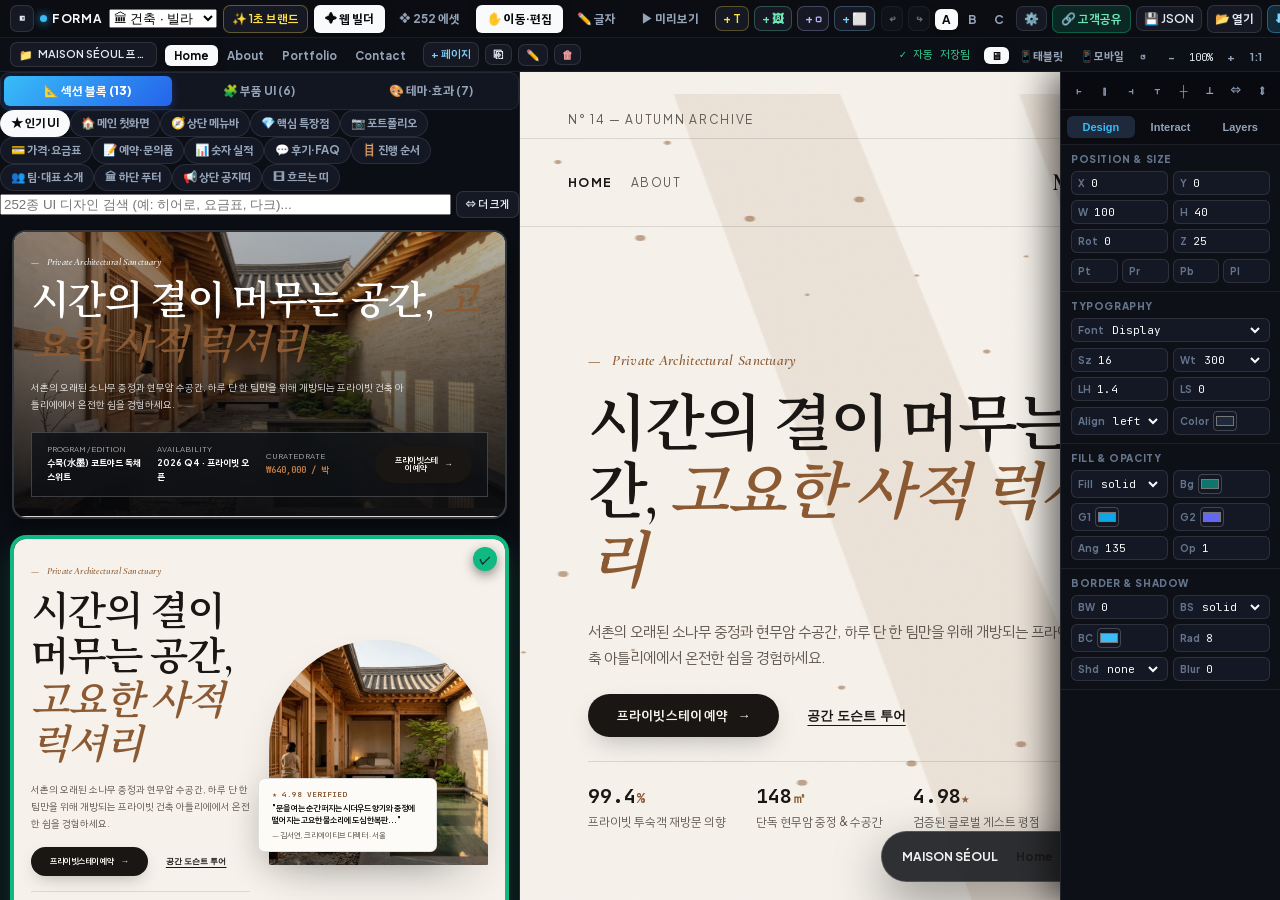
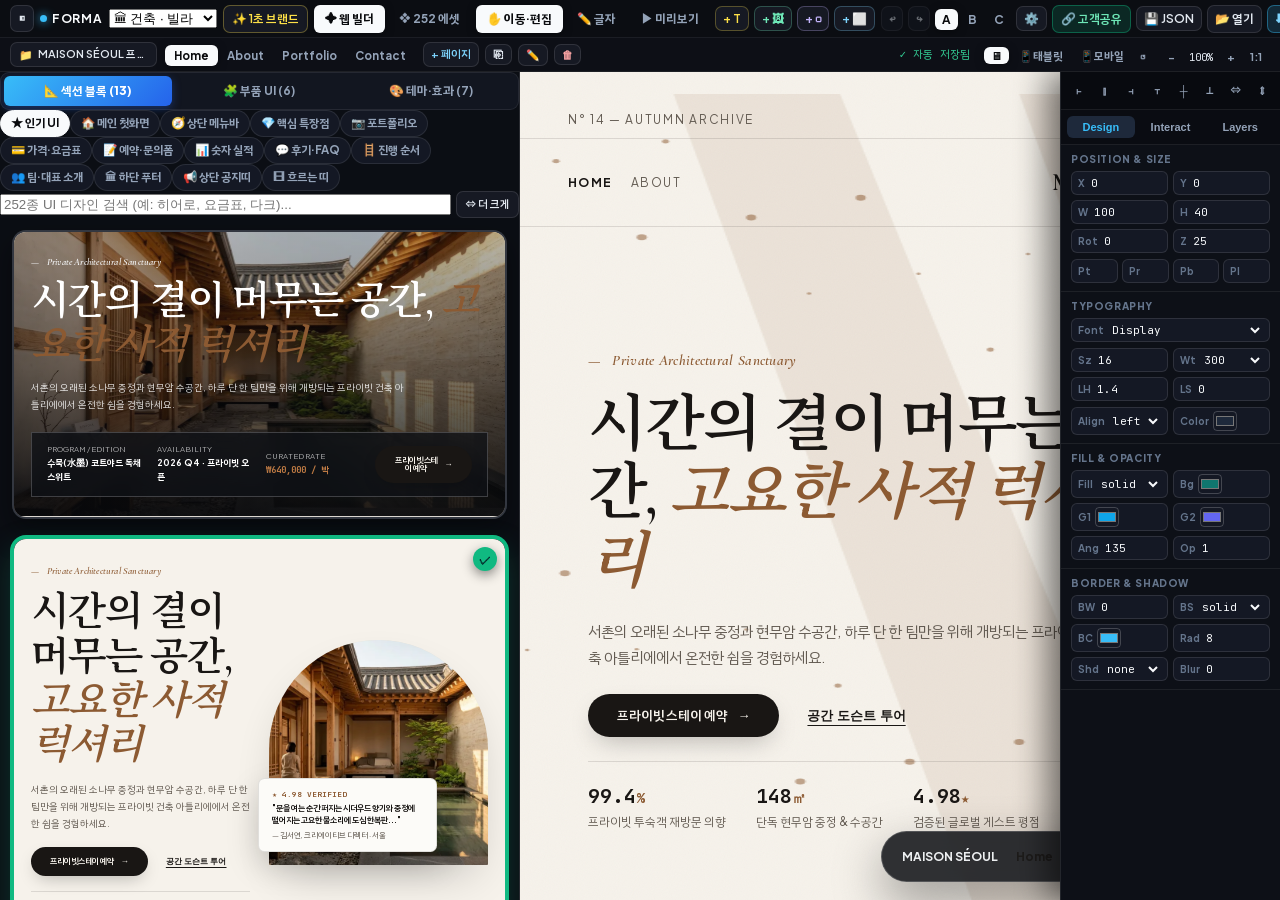
